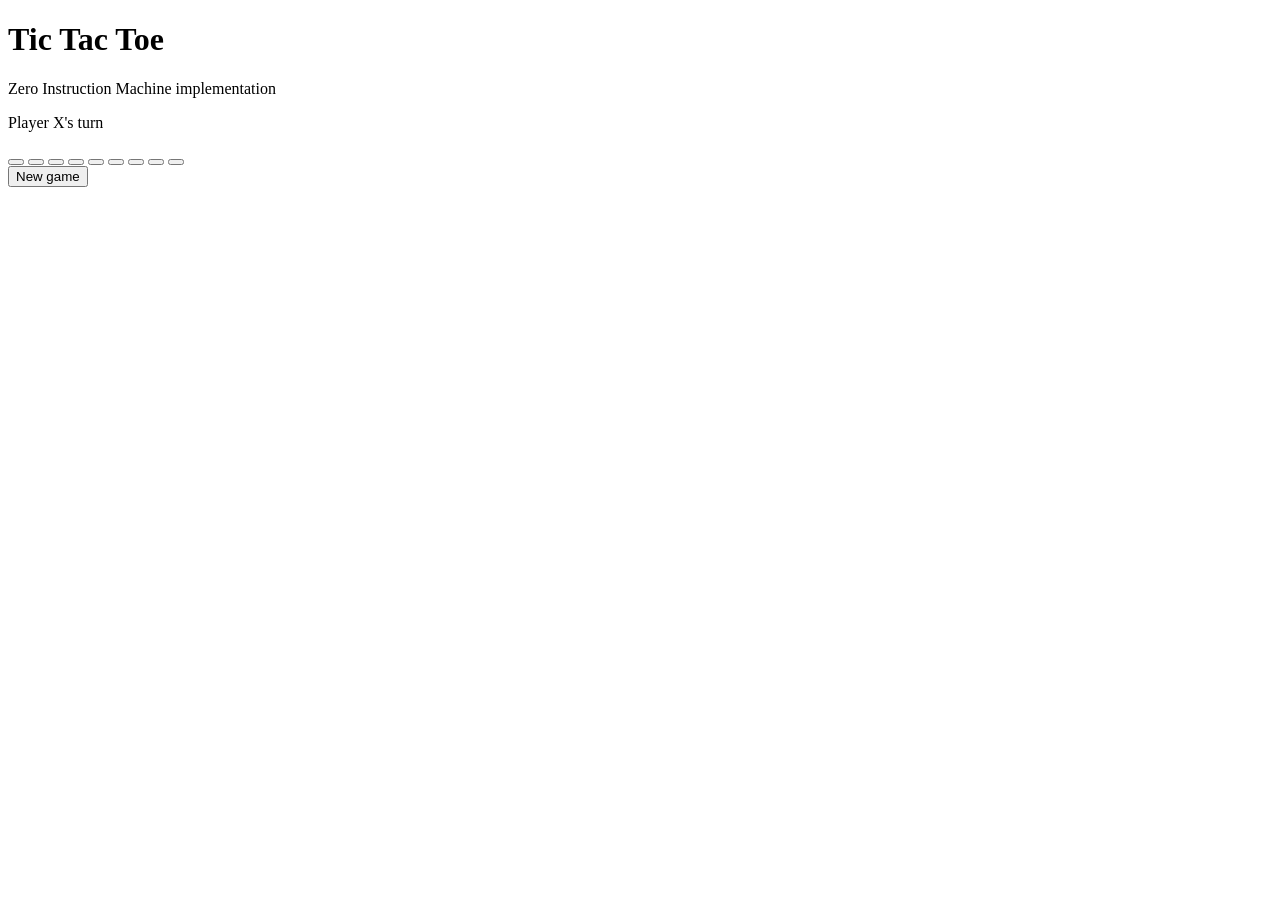
==== index.html @ 1e729a13 "Update index.html" ====
<!DOCTYPE html>
<html lang="en">

<head>
	<meta charset="UTF-8">
	<meta name="viewport" content="width=device-width, initial-scale=1">
	<meta name="theme-color" content="#101827">
	<title>Tic Tac Toe Z.I.M</title>
	

<link rel="stylesheet" href="styles. css">

</head>

<body>
	<main>
		<h1>Tic Tac Toe</h1>
		<p class="subtitle">Zero Instruction Machine implementation</p>
		<p class="status" id="status" aria-live="polite">Player X's turn</p>

		<div class="board" role="group" aria-label="Tic Tac Toe board">
			<button class="cell" type="button" aria-label="Row 1, column 1"></button>
			<button class="cell" type="button" aria-label="Row 1, column 2"></button>
			<button class="cell" type="button" aria-label="Row 1, column 3"></button>
			<button class="cell" type="button" aria-label="Row 2, column 1"></button>
			<button class="cell" type="button" aria-label="Row 2, column 2"></button>
			<button class="cell" type="button" aria-label="Row 2, column 3"></button>
			<button class="cell" type="button" aria-label="Row 3, column 1"></button>
			<button class="cell" type="button" aria-label="Row 3, column 2"></button>
			<button class="cell" type="button" aria-label="Row 3, column 3"></button>
		</div>

		<button class="reset" id="reset" type="button">New game</button>
	</main>
	<script src="./logic.js" type="module"></script>
</body>

</html>
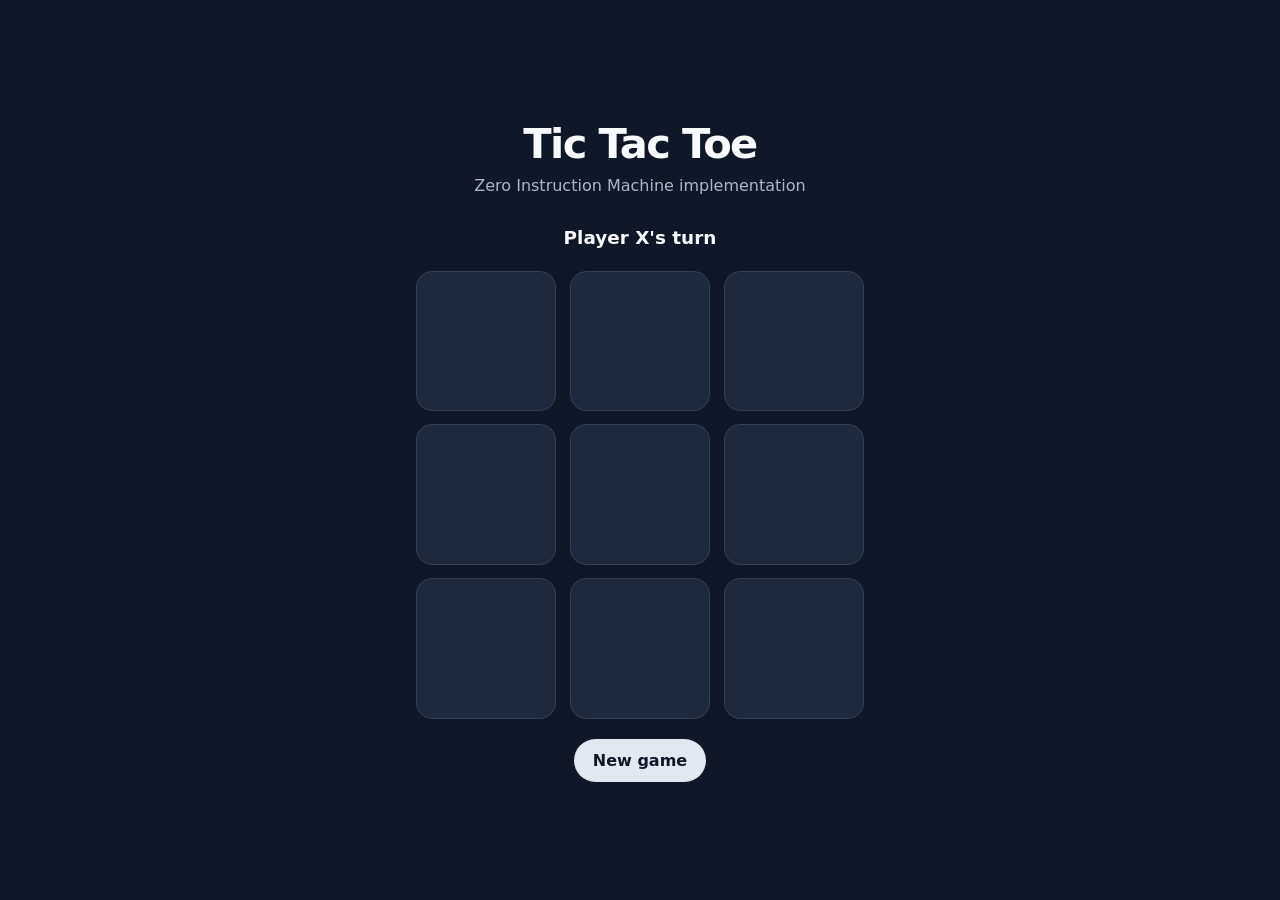
==== commit ad39ec1e: "Update index.html" ====
--- a/index.html
+++ b/index.html
@@ -8,7 +8,7 @@
 	<title>Tic Tac Toe Z.I.M</title>
 	
 
-<link rel="stylesheet" href="styles. css">
+<link rel="stylesheet" href="style.css">
 
 </head>
 
--- a/style.css
+++ b/style.css
@@ -0,0 +1,129 @@
+/* style sheet */
+
+        
+        
+        
+                :root {
+                        color-scheme: dark;
+                        font-family: system-ui, sans-serif;
+                        background: #101827;
+                        color: #f8fafc;
+                        font-synthesis: none;
+                        text-rendering: optimizeLegibility;
+                }
+
+                * {
+                        box-sizing: border-box;
+                }
+
+                body {
+                        min-height: 100svh;
+                        margin: 0;
+                        display: grid;
+                        place-items: center;
+                        padding: 1.5rem;
+                }
+
+                main {
+                        width: min(100%, 28rem);
+                        text-align: center;
+                }
+
+                h1 {
+                        margin: 0 0 .5rem;
+                        font-size: clamp(1.8rem, 7vw, 2.6rem);
+                        letter-spacing: -.04em;
+                }
+
+                .subtitle {
+                        margin: 0;
+                        color: #aab7ca;
+                }
+
+                .status {
+                        min-height: 1.75rem;
+                        margin: 2rem 0 1rem;
+                        font-size: 1.15rem;
+                        font-weight: 650;
+                }
+
+                .board {
+                        display: grid;
+                        grid-template-columns: repeat(3, minmax(0, 1fr));
+                        gap: clamp(.55rem, 2.5vw, .85rem);
+                        aspect-ratio: 1;
+                }
+
+                .cell {
+                        display: grid;
+                        place-items: center;
+                        min-width: 0;
+                        border: 1px solid #334155;
+                        border-radius: 1rem;
+                        background: #1e293b;
+                        color: #f8fafc;
+                        font: inherit;
+                        font-size: clamp(3rem, 18vw, 6rem);
+                        font-weight: 750;
+                        line-height: 1;
+                        cursor: pointer;
+                        transition: background-color 160ms ease, border-color 160ms ease, transform 160ms ease;
+                }
+
+                .cell:not(:disabled):hover {
+                        transform: translateY(-2px);
+                        border-color: #64748b;
+                        background: #26364c;
+                }
+
+                .cell:focus-visible,
+                .reset:focus-visible {
+                        outline: 3px solid #38bdf8;
+                        outline-offset: 3px;
+                }
+
+                .cell:disabled {
+                        cursor: default;
+                }
+
+                .cell[data-mark="X"] {
+                        color: #38bdf8;
+                }
+
+                .cell[data-mark="O"] {
+                        color: #f472b6;
+                }
+
+                .cell.winner {
+                        border-color: #a3e635;
+                        background: #293b32;
+                }
+
+                .reset {
+                        margin-top: 1.25rem;
+                        padding: .75rem 1.15rem;
+                        border: 0;
+                        border-radius: 999px;
+                        background: #e2e8f0;
+                        color: #101827;
+                        font: inherit;
+                        font-weight: 700;
+                        cursor: pointer;
+                        transition: background-color 160ms ease, transform 160ms ease;
+                }
+
+                .reset:hover {
+                        transform: translateY(-1px);
+                        background: #fff;
+                }
+
+                @media (prefers-reduced-motion: reduce) {
+
+                        *,
+                        *::before,
+                        *::after {
+                                scroll-behavior: auto !important;
+                                transition-duration: .01ms !important;
+                        }
+                }
+        
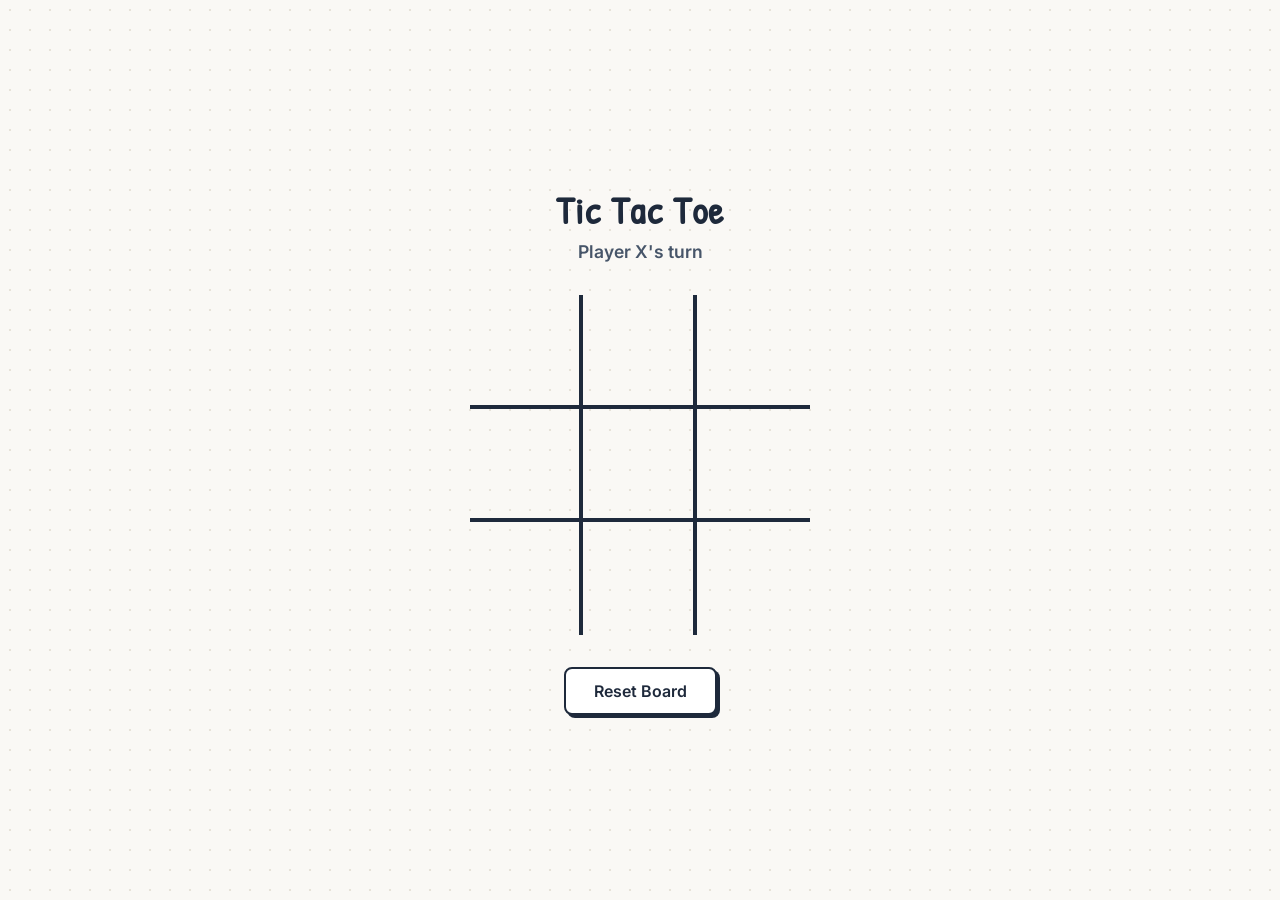
==== commit 701e19d9: "paper white version" ====
--- a/index.html
+++ b/index.html
@@ -1,38 +1,304 @@
 <!DOCTYPE html>
 <html lang="en">
-
 <head>
-	<meta charset="UTF-8">
-	<meta name="viewport" content="width=device-width, initial-scale=1">
-	<meta name="theme-color" content="#101827">
-	<title>Tic Tac Toe Z.I.M</title>
-	
-
-<link rel="stylesheet" href="style.css">
-
+  <meta charset="UTF-8">
+  <meta name="viewport" content="width=device-width, initial-scale=1.0">
+  <title>Tic Tac Toe</title>
+  <!-- Load Inter and a hand-drawn marker font for authentic pen-and-paper X/O styling -->
+  <link rel="preconnect" href="https://fonts.googleapis.com">
+  <link rel="preconnect" href="https://fonts.gstatic.com" crossorigin>
+  <link href="https://fonts.googleapis.com/css2?family=Inter:wght@500;600;700&family=Patrick+Hand&display=swap" rel="stylesheet">
+  
+  <style>
+    /* Reset and Base Paper Layout */
+    * {
+      box-sizing: border-box;
+      margin: 0;
+      padding: 0;
+      font-family: 'Inter', system-ui, -apple-system, sans-serif;
+      -webkit-tap-highlight-color: transparent;
+    }
+
+    body {
+      display: flex;
+      flex-direction: column;
+      align-items: center;
+      justify-content: center;
+      min-height: 100vh;
+      background-color: #faf8f5;
+      /* Subtle lined-paper texture feel */
+      background-image: radial-gradient(#e7e2d8 1px, transparent 1px);
+      background-size: 20px 20px;
+      color: #1e293b;
+      padding: 1.5rem;
+    }
+
+    /* Main Wrapper */
+    .game-wrapper {
+      width: 100%;
+      max-width: 340px;
+      display: flex;
+      flex-direction: column;
+      align-items: center;
+    }
+
+    /* Title */
+    h1 {
+      margin-bottom: 0.35rem;
+      font-size: 2.35rem;
+      font-family: 'Patrick Hand', cursive, sans-serif;
+      letter-spacing: 0.03em;
+      color: #1e293b;
+      text-align: center;
+    }
+
+    /* Dynamic Turn / Win / Draw Status Display */
+    .status {
+      font-size: 1.1rem;
+      margin-bottom: 1.75rem;
+      color: #475569;
+      font-weight: 600;
+      min-height: 1.65rem;
+      text-align: center;
+      transition: color 0.2s ease, transform 0.2s ease;
+    }
+
+    .status.win-text {
+      color: #15803d;
+      transform: scale(1.05);
+    }
+
+    .status.draw-text {
+      color: #64748b;
+    }
+
+    /* Classic Pen-and-Paper 3x3 Hash (#) Grid (No outer border, zero gap) */
+    .board {
+      display: grid;
+      grid-template-columns: repeat(3, 1fr);
+      grid-template-rows: repeat(3, 1fr);
+      width: 100%;
+      aspect-ratio: 1 / 1;
+      margin-bottom: 2rem;
+    }
+
+    /* Semantic <button> Grid Cells - Transparent & Borderless by default */
+    .cell {
+      width: 100%;
+      height: 100%;
+      background-color: transparent;
+      border: none;
+      font-family: 'Patrick Hand', cursive, sans-serif;
+      font-size: clamp(3.25rem, 15vw, 4.25rem);
+      line-height: 1;
+      cursor: pointer;
+      display: flex;
+      align-items: center;
+      justify-content: center;
+      transition: background-color 0.15s ease, transform 0.12s ease;
+      user-select: none;
+      position: relative;
+    }
+
+    /* Selective nth-child borders to form the classic # hash shape */
+    /* Inner vertical lines (right border on column 1 and column 2) */
+    .cell:nth-child(3n + 1),
+    .cell:nth-child(3n + 2) {
+      border-right: 4px solid #1e293b;
+    }
+
+    /* Inner horizontal lines (bottom border on row 1 and row 2) */
+    .cell:nth-child(-n + 6) {
+      border-bottom: 4px solid #1e293b;
+    }
+
+    /* Subtle hover highlight on empty paper squares */
+    .cell:hover:not(:disabled) {
+      background-color: rgba(30, 41, 59, 0.04);
+    }
+
+    .cell:focus-visible {
+      outline: 3px dashed #2563eb;
+      outline-offset: -6px;
+    }
+
+    .cell:disabled {
+      cursor: default;
+    }
+
+    /* Blue Pen Ink for Player X */
+    .cell.x {
+      color: #2563eb;
+      animation: sketchIn 0.18s cubic-bezier(0.22, 1, 0.36, 1);
+    }
+
+    /* Red Pen Ink for Player O */
+    .cell.o {
+      color: #dc2626;
+      animation: sketchIn 0.18s cubic-bezier(0.22, 1, 0.36, 1);
+    }
+
+    /* Highlighter-style tint on the 3 winning cells */
+    .cell.win {
+      background-color: rgba(250, 204, 21, 0.32);
+    }
+
+    /* Clean Ink-Outlined Reset Button */
+    .reset-btn {
+      padding: 0.75rem 1.75rem;
+      font-size: 1rem;
+      font-weight: 600;
+      color: #1e293b;
+      background-color: #ffffff;
+      border: 2px solid #1e293b;
+      border-radius: 8px;
+      box-shadow: 3px 3px 0px #1e293b;
+      cursor: pointer;
+      transition: transform 0.1s ease, box-shadow 0.1s ease, background-color 0.15s ease;
+    }
+
+    .reset-btn:hover {
+      background-color: #f1f5f9;
+    }
+
+    .reset-btn:active {
+      transform: translate(2px, 2px);
+      box-shadow: 1px 1px 0px #1e293b;
+    }
+
+    @keyframes sketchIn {
+      0% { transform: scale(0.65) rotate(-4deg); opacity: 0; }
+      100% { transform: scale(1) rotate(0deg); opacity: 1; }
+    }
+  </style>
 </head>
-
 <body>
-	<main>
-		<h1>Tic Tac Toe</h1>
-		<p class="subtitle">Zero Instruction Machine implementation</p>
-		<p class="status" id="status" aria-live="polite">Player X's turn</p>
-
-		<div class="board" role="group" aria-label="Tic Tac Toe board">
-			<button class="cell" type="button" aria-label="Row 1, column 1"></button>
-			<button class="cell" type="button" aria-label="Row 1, column 2"></button>
-			<button class="cell" type="button" aria-label="Row 1, column 3"></button>
-			<button class="cell" type="button" aria-label="Row 2, column 1"></button>
-			<button class="cell" type="button" aria-label="Row 2, column 2"></button>
-			<button class="cell" type="button" aria-label="Row 2, column 3"></button>
-			<button class="cell" type="button" aria-label="Row 3, column 1"></button>
-			<button class="cell" type="button" aria-label="Row 3, column 2"></button>
-			<button class="cell" type="button" aria-label="Row 3, column 3"></button>
-		</div>
-
-		<button class="reset" id="reset" type="button">New game</button>
-	</main>
-	<script src="./logic.js" type="module"></script>
+
+  <main class="game-wrapper">
+    <h1>Tic Tac Toe</h1>
+    
+    <!-- Live Status Banner -->
+    <div class="status" id="status" role="status" aria-live="polite">Player X's turn</div>
+
+    <!-- 3x3 Paper Grid built using 9 semantic <button> elements -->
+    <div class="board" id="board" role="grid" aria-label="Tic Tac Toe 3 by 3 paper grid">
+      <button type="button" class="cell" data-index="0" aria-label="Row 1, Column 1, empty"></button>
+      <button type="button" class="cell" data-index="1" aria-label="Row 1, Column 2, empty"></button>
+      <button type="button" class="cell" data-index="2" aria-label="Row 1, Column 3, empty"></button>
+      <button type="button" class="cell" data-index="3" aria-label="Row 2, Column 1, empty"></button>
+      <button type="button" class="cell" data-index="4" aria-label="Row 2, Column 2, empty"></button>
+      <button type="button" class="cell" data-index="5" aria-label="Row 2, Column 3, empty"></button>
+      <button type="button" class="cell" data-index="6" aria-label="Row 3, Column 1, empty"></button>
+      <button type="button" class="cell" data-index="7" aria-label="Row 3, Column 2, empty"></button>
+      <button type="button" class="cell" data-index="8" aria-label="Row 3, Column 3, empty"></button>
+    </div>
+
+    <!-- Reset Button -->
+    <button type="button" class="reset-btn" id="reset">Reset Board</button>
+  </main>
+
+  <script>
+    document.addEventListener('DOMContentLoaded', () => {
+      const cells = document.querySelectorAll('.cell');
+      const statusText = document.getElementById('status');
+      const resetBtn = document.getElementById('reset');
+
+      let boardState = Array(9).fill('');
+      let currentPlayer = 'X';
+      let gameActive = true;
+
+      const winPatterns = [
+        [0, 1, 2], [3, 4, 5], [6, 7, 8], // Horizontal rows
+        [0, 3, 6], [1, 4, 7], [2, 5, 8], // Vertical columns
+        [0, 4, 8], [2, 4, 6]             // Diagonals
+      ];
+
+      /**
+       * Handles clicking or tapping any button in the 3x3 paper grid.
+       */
+      function handleCellClick(e) {
+        const cell = e.target;
+        const index = parseInt(cell.getAttribute('data-index'), 10);
+
+        if (boardState[index] !== '' || !gameActive) return;
+
+        boardState[index] = currentPlayer;
+        cell.textContent = currentPlayer;
+        cell.classList.add(currentPlayer.toLowerCase());
+        cell.disabled = true;
+
+        const row = Math.floor(index / 3) + 1;
+        const col = (index % 3) + 1;
+        cell.setAttribute('aria-label', `Row ${row}, Column ${col}, marked ${currentPlayer}`);
+
+        checkResult();
+      }
+
+      /**
+       * Checks for a win, draw, or switches turns.
+       */
+      function checkResult() {
+        let winningCombo = null;
+
+        for (const pattern of winPatterns) {
+          const [a, b, c] = pattern;
+          if (
+            boardState[a] !== '' &&
+            boardState[a] === boardState[b] &&
+            boardState[a] === boardState[c]
+          ) {
+            winningCombo = pattern;
+            break;
+          }
+        }
+
+        if (winningCombo) {
+          statusText.textContent = `Player ${currentPlayer} wins!`;
+          statusText.classList.add('win-text');
+          gameActive = false;
+
+          winningCombo.forEach(index => cells[index].classList.add('win'));
+          cells.forEach(cell => (cell.disabled = true));
+          return;
+        }
+
+        if (!boardState.includes('')) {
+          statusText.textContent = "It's a draw!";
+          statusText.classList.add('draw-text');
+          gameActive = false;
+          return;
+        }
+
+        currentPlayer = currentPlayer === 'X' ? 'O' : 'X';
+        statusText.textContent = `Player ${currentPlayer}'s turn`;
+      }
+
+      /**
+       * Clears the paper grid for a fresh game.
+       */
+      function resetGame() {
+        boardState.fill('');
+        currentPlayer = 'X';
+        gameActive = true;
+
+        statusText.textContent = "Player X's turn";
+        statusText.classList.remove('win-text', 'draw-text');
+
+        cells.forEach((cell, index) => {
+          cell.textContent = '';
+          cell.disabled = false;
+          cell.classList.remove('x', 'o', 'win');
+
+          const row = Math.floor(index / 3) + 1;
+          const col = (index % 3) + 1;
+          cell.setAttribute('aria-label', `Row ${row}, Column ${col}, empty`);
+        });
+      }
+
+      cells.forEach(cell => cell.addEventListener('click', handleCellClick));
+      resetBtn.addEventListener('click', resetGame);
+    });
+  </script>
+
 </body>
-
-</html>+</html>
